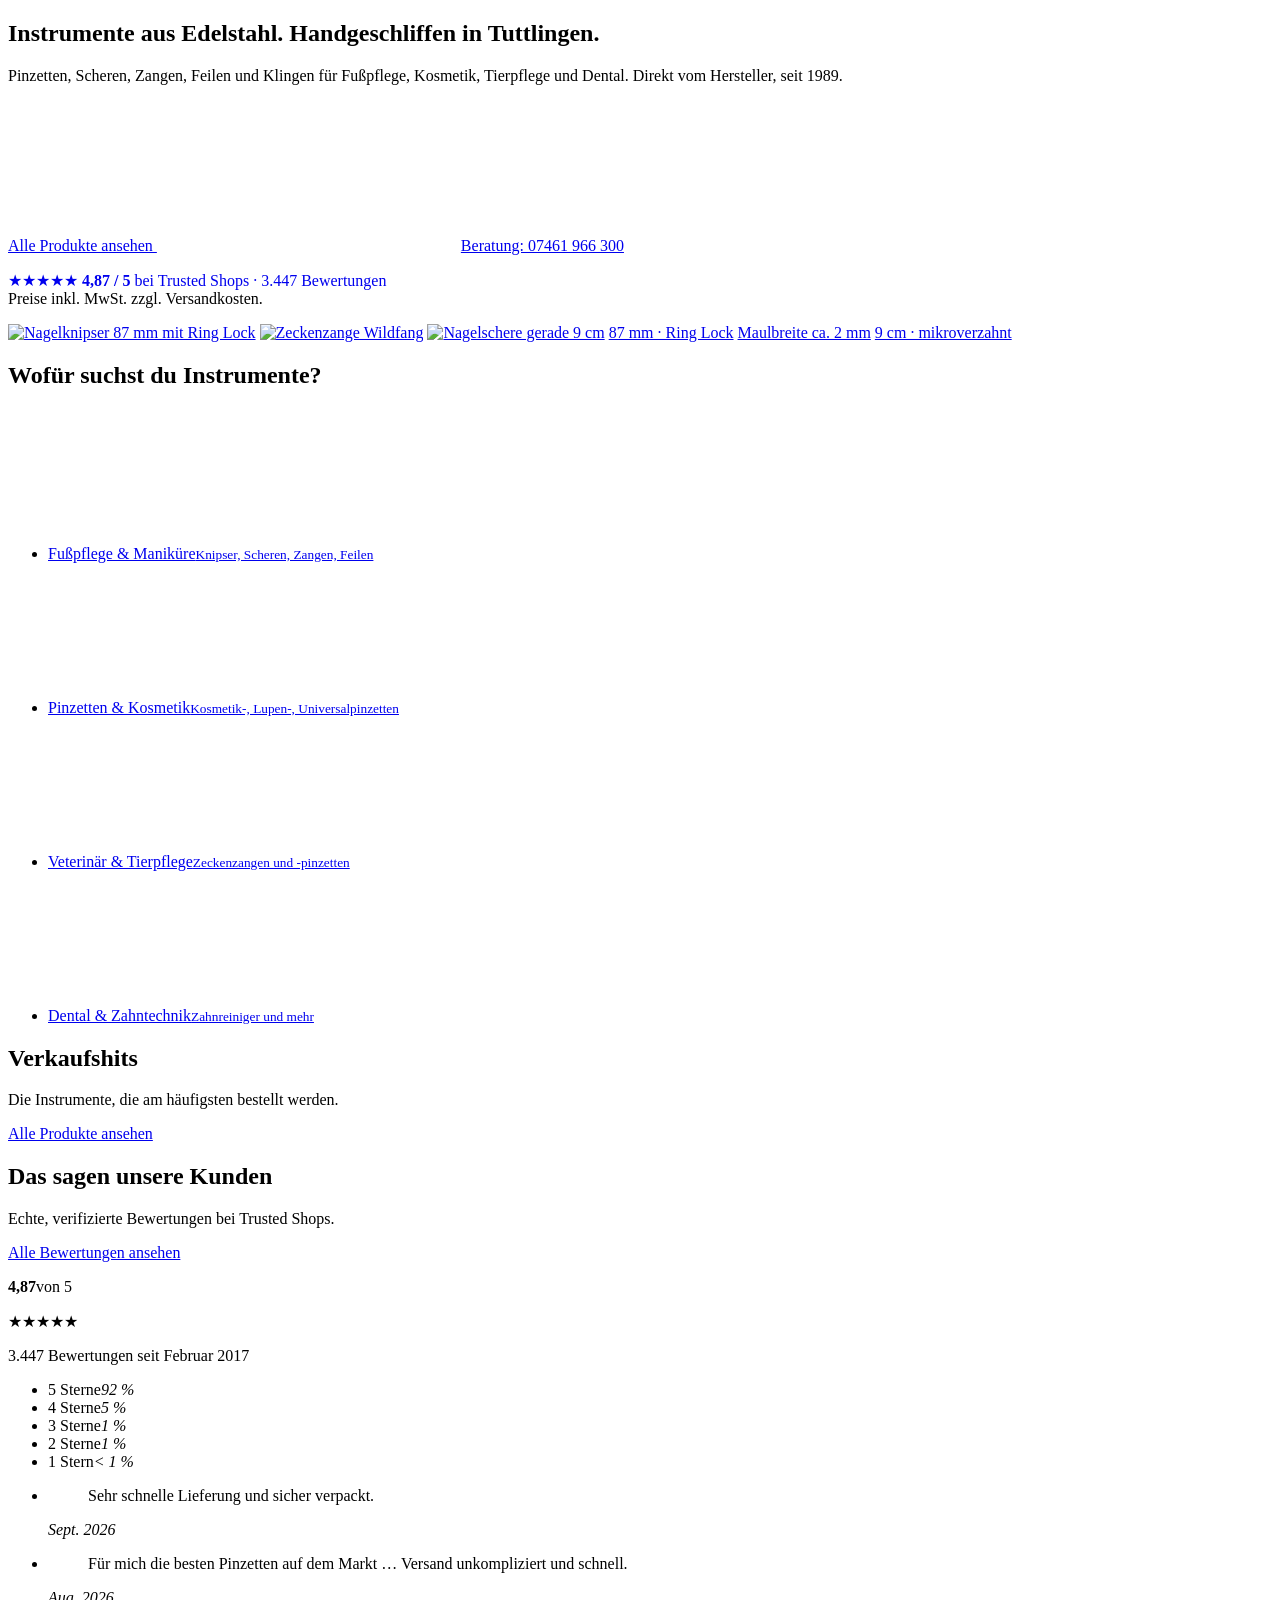
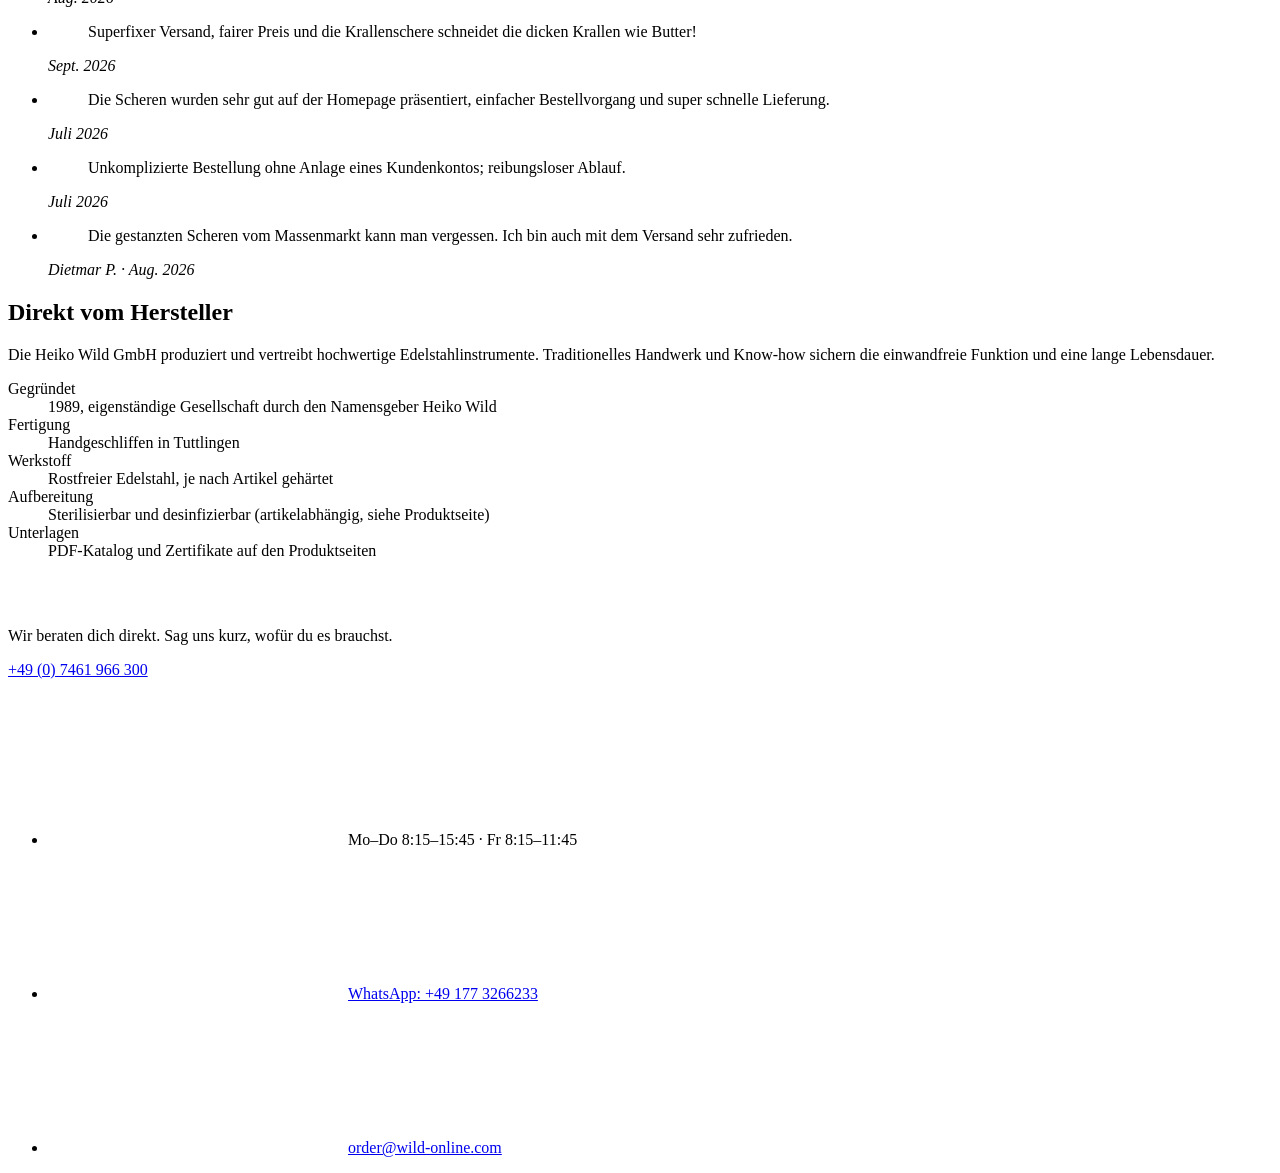
==== index.html @ 6923fe2f "Add files via upload" ====
<!doctype html>
<html lang="de">
<head>
<meta charset="utf-8">
<meta name="viewport" content="width=device-width, initial-scale=1">
<title>Heiko Wild – Edelstahl-Instrumente aus Tuttlingen</title>
<meta name="description" content="Pinzetten, Scheren, Zangen, Feilen und Klingen aus rostfreiem Edelstahl – handgeschliffen in Tuttlingen, direkt vom Hersteller seit 1989.">
<link rel="stylesheet" href="css/styles.css">
</head>
<body>
<main id="main">
  <section class="hero">
    <div class="wrap">
      <div>
        <h1>Instrumente aus Edelstahl. Handgeschliffen in Tuttlingen.</h1>
        <p class="sub">Pinzetten, Scheren, Zangen, Feilen und Klingen für Fußpflege, Kosmetik, Tierpflege und Dental. Direkt vom Hersteller, seit 1989.</p>
        <div class="cta">
          <a class="btn" href="kollektion.html">Alle Produkte ansehen <script>document.write(`<svg class="ico" aria-hidden="true"><use href="#i-arrow"/></svg>`)</script></a>
          <a class="btn line" href="tel:+497461966300">Beratung: 07461 966 300</a>
        </div>
        <p class="note"><a href="#bewertungen" style="text-decoration:none"><span class="stars" aria-hidden="true">★★★★★</span> <b>4,87 / 5</b> bei Trusted Shops · 3.447 Bewertungen</a><br>Preise inkl. MwSt. zzgl. Versandkosten.</p>
      </div>
      <div class="plate" aria-label="Auswahl aus dem Sortiment: Nagelknipser, Zeckenzange, Nagelschere">
                <a class="pl p1" href="produkt.html?id=2820" aria-label="Nagelknipser 87 mm mit Ring Lock ansehen"><img src="https://heikowild.de/2820-large_default/nagelknipser-ringlock-87mm.jpg" alt="Nagelknipser 87 mm mit Ring Lock"></a>
        <a class="pl p2" href="produkt.html?id=886" aria-label="Zeckenzange Wildfang ansehen"><img src="https://heikowild.de/886-large_default/zeckenzange-edelstahl-2-mm-wildfang-steriliserbar.jpg" alt="Zeckenzange Wildfang"></a>
        <a class="pl p3" href="produkt.html?id=1160" aria-label="Nagelschere gerade 9 cm ansehen"><img src="https://heikowild.de/1160-large_default/nagelschere-gerade-9-cm-mikroverzahnt-edelstahl.jpg" alt="Nagelschere gerade 9 cm"></a>
        <a class="call c1" href="produkt.html?id=2820"><i></i><span>87 mm · Ring Lock</span></a>
        <a class="call c2" href="produkt.html?id=886"><i></i><span>Maulbreite ca. 2 mm</span></a>
        <a class="call c3" href="produkt.html?id=1160"><i></i><span>9 cm · mikroverzahnt</span></a>
      </div>
    </div>
  </section>

  <section class="pick" aria-labelledby="pk"><div class="wrap">
    <h2 id="pk">Wofür suchst du Instrumente?</h2>
    <ul>
      <li><a href="kollektion.html?cat=mani">Fußpflege &amp; Maniküre<small>Knipser, Scheren, Zangen, Feilen</small><svg class="ico" aria-hidden="true"><use href="#i-arrow"/></svg></a></li>
      <li><a href="kollektion.html?cat=pinz">Pinzetten &amp; Kosmetik<small>Kosmetik-, Lupen-, Universalpinzetten</small><svg class="ico" aria-hidden="true"><use href="#i-arrow"/></svg></a></li>
      <li><a href="kollektion.html?cat=vet">Veterinär &amp; Tierpflege<small>Zeckenzangen und -pinzetten</small><svg class="ico" aria-hidden="true"><use href="#i-arrow"/></svg></a></li>
      <li><a href="kollektion.html?cat=dent">Dental &amp; Zahntechnik<small>Zahnreiniger und mehr</small><svg class="ico" aria-hidden="true"><use href="#i-arrow"/></svg></a></li>
    </ul>
  </div></section>

  <section class="s"><div class="wrap">
    <div class="sh"><div><h2>Verkaufshits</h2><p>Die Instrumente, die am häufigsten bestellt werden.</p></div><a class="link" href="kollektion.html">Alle Produkte ansehen</a></div>
    <div class="pg" id="hits"></div>
  </div></section>

  <section class="s" id="bewertungen"><div class="wrap">
    <div class="sh"><div><h2>Das sagen unsere Kunden</h2><p>Echte, verifizierte Bewertungen bei Trusted Shops.</p></div><a class="link" href="https://www.trustedshops.de/bewertung/info_X818C99E95631150930B21C541E199372.html" target="_blank" rel="noopener">Alle Bewertungen ansehen</a></div>
    <div class="rev">
      <div class="rsum">
        <p class="score"><b>4,87</b><span>von 5</span></p>
        <p class="stars" aria-hidden="true">★★★★★</p>
        <p class="rn">3.447 Bewertungen seit Februar 2017</p>
        <ul class="dist" aria-label="Verteilung der Bewertungen">
          <li><span>5 Sterne</span><i style="--w:92%"></i><em>92 %</em></li>
          <li><span>4 Sterne</span><i style="--w:5%"></i><em>5 %</em></li>
          <li><span>3 Sterne</span><i style="--w:1%"></i><em>1 %</em></li>
          <li><span>2 Sterne</span><i style="--w:1%"></i><em>1 %</em></li>
          <li><span>1 Stern</span><i style="--w:.5%"></i><em>&lt; 1 %</em></li>
        </ul>
      </div>
      <ul class="quotes">
        <li><blockquote>Sehr schnelle Lieferung und sicher verpackt.</blockquote><cite>Sept. 2026</cite></li>
        <li><blockquote>Für mich die besten Pinzetten auf dem Markt … Versand unkompliziert und schnell.</blockquote><cite>Aug. 2026</cite></li>
        <li><blockquote>Superfixer Versand, fairer Preis und die Krallenschere schneidet die dicken Krallen wie Butter!</blockquote><cite>Sept. 2026</cite></li>
        <li><blockquote>Die Scheren wurden sehr gut auf der Homepage präsentiert, einfacher Bestellvorgang und super schnelle Lieferung.</blockquote><cite>Juli 2026</cite></li>
        <li><blockquote>Unkomplizierte Bestellung ohne Anlage eines Kundenkontos; reibungsloser Ablauf.</blockquote><cite>Juli 2026</cite></li>
        <li><blockquote>Die gestanzten Scheren vom Massenmarkt kann man vergessen. Ich bin auch mit dem Versand sehr zufrieden.</blockquote><cite>Dietmar P. · Aug. 2026</cite></li>
      </ul>
    </div>
  </div></section>

  <section class="s" style="background:var(--steel-50);border-block:1px solid var(--steel-200)"><div class="wrap facts">
    <div><h2>Direkt vom Hersteller</h2><p class="lead">Die Heiko Wild GmbH produziert und vertreibt hochwertige Edelstahlinstrumente. Traditionelles Handwerk und Know-how sichern die einwandfreie Funktion und eine lange Lebensdauer.</p></div>
    <dl>
      <div><dt>Gegründet</dt><dd>1989, eigenständige Gesellschaft durch den Namensgeber Heiko Wild</dd></div>
      <div><dt>Fertigung</dt><dd>Handgeschliffen in Tuttlingen</dd></div>
      <div><dt>Werkstoff</dt><dd>Rostfreier Edelstahl, je nach Artikel gehärtet</dd></div>
      <div><dt>Aufbereitung</dt><dd>Sterilisierbar und desinfizierbar (artikelabhängig, siehe Produktseite)</dd></div>
      <div><dt>Unterlagen</dt><dd>PDF-Katalog und Zertifikate auf den Produktseiten</dd></div>
    </dl>
  </div></section>

  <section class="band"><div class="wrap">
    <div><h2 style="color:#fff">Nicht sicher, welches Instrument passt?</h2><p>Wir beraten dich direkt. Sag uns kurz, wofür du es brauchst.</p></div>
    <div><a class="ph" href="tel:+497461966300">+49 (0) 7461 966 300</a>
      <ul><li><svg class="ico" aria-hidden="true"><use href="#i-clock"/></svg>Mo–Do 8:15–15:45 · Fr 8:15–11:45</li>
      <li><svg class="ico" aria-hidden="true"><use href="#i-chat"/></svg><a href="https://wa.me/491773266233">WhatsApp: +49 177 3266233</a></li>
      <li><svg class="ico" aria-hidden="true"><use href="#i-mail"/></svg><a href="mailto:order@wild-online.com">order@wild-online.com</a></li></ul></div>
  </div></section>
</main>
<script src="js/data.js"></script>
<script src="js/app.js"></script>
<script>
  APP.mount('home');
  document.getElementById('hits').innerHTML = HW.hits().slice(0, 8).map((p, i) => APP.card(p, i)).join('');
  window.reveal();
</script>
</body>
</html>
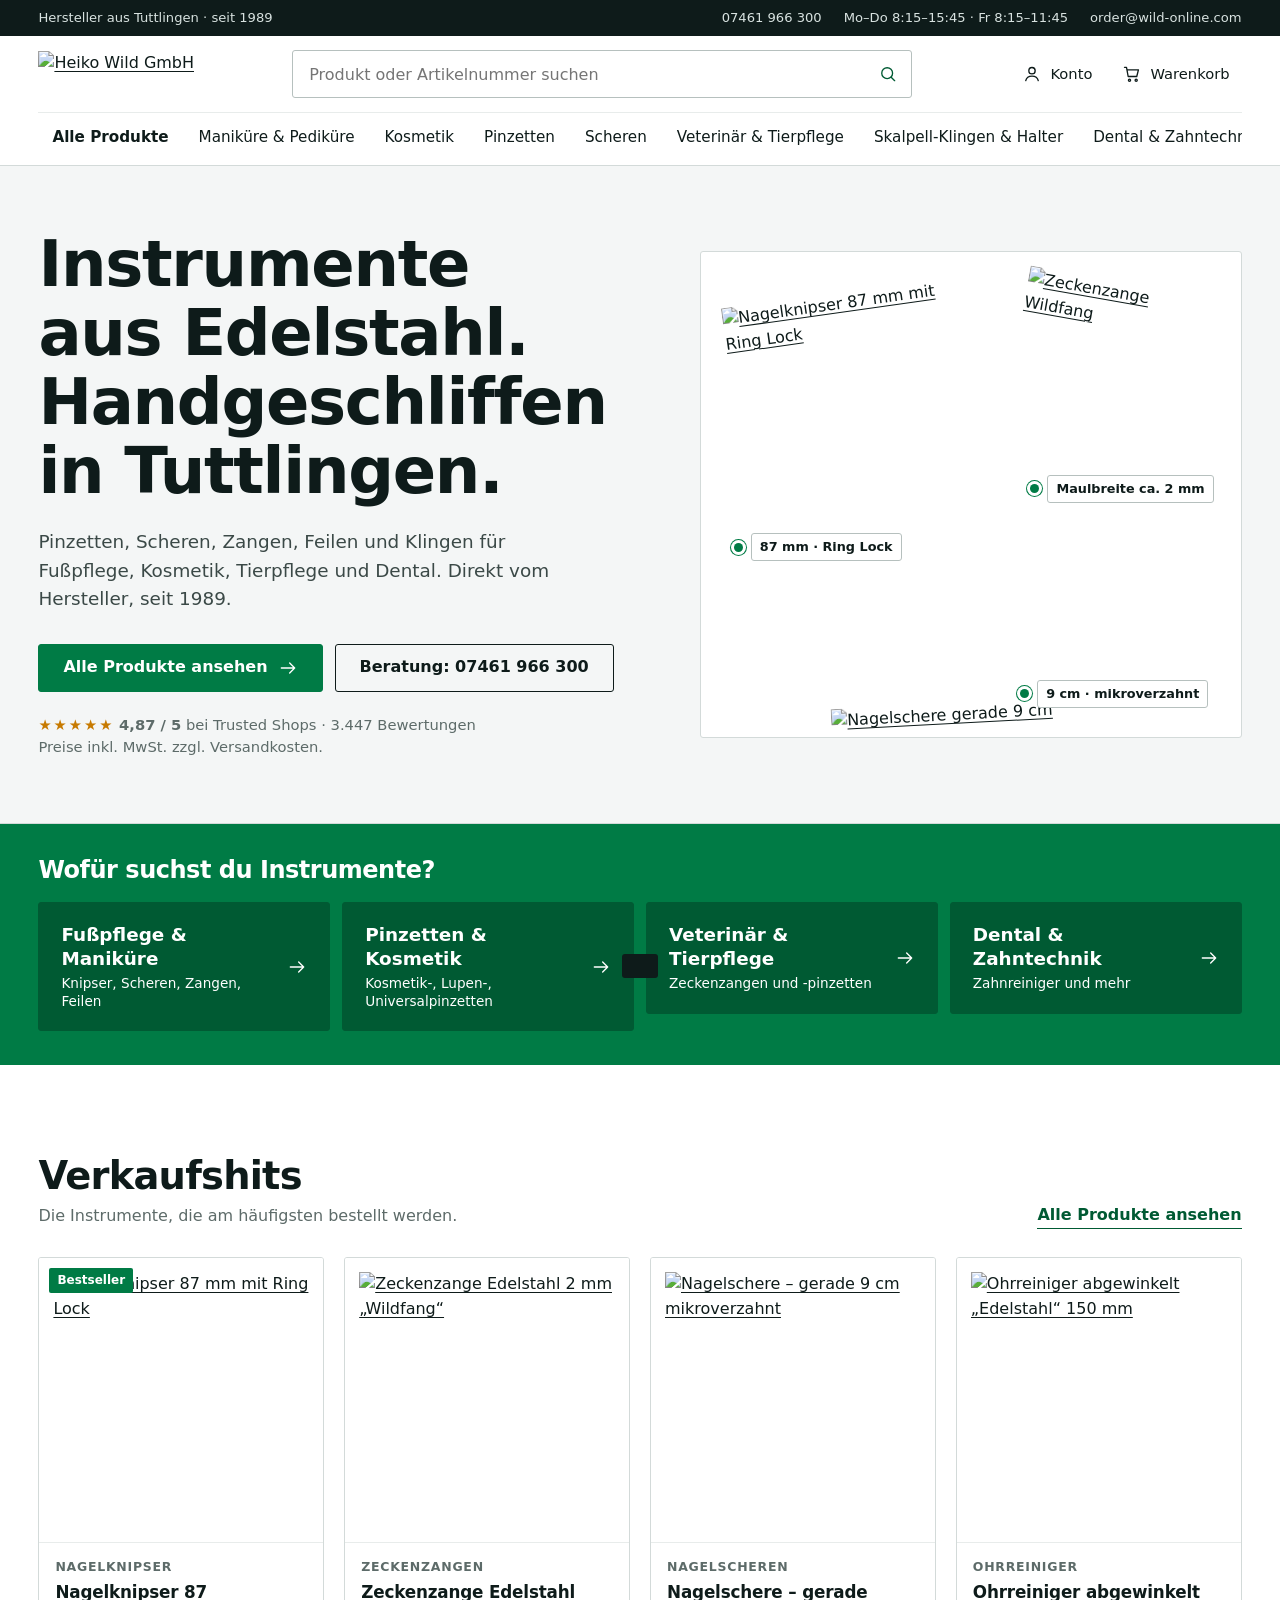
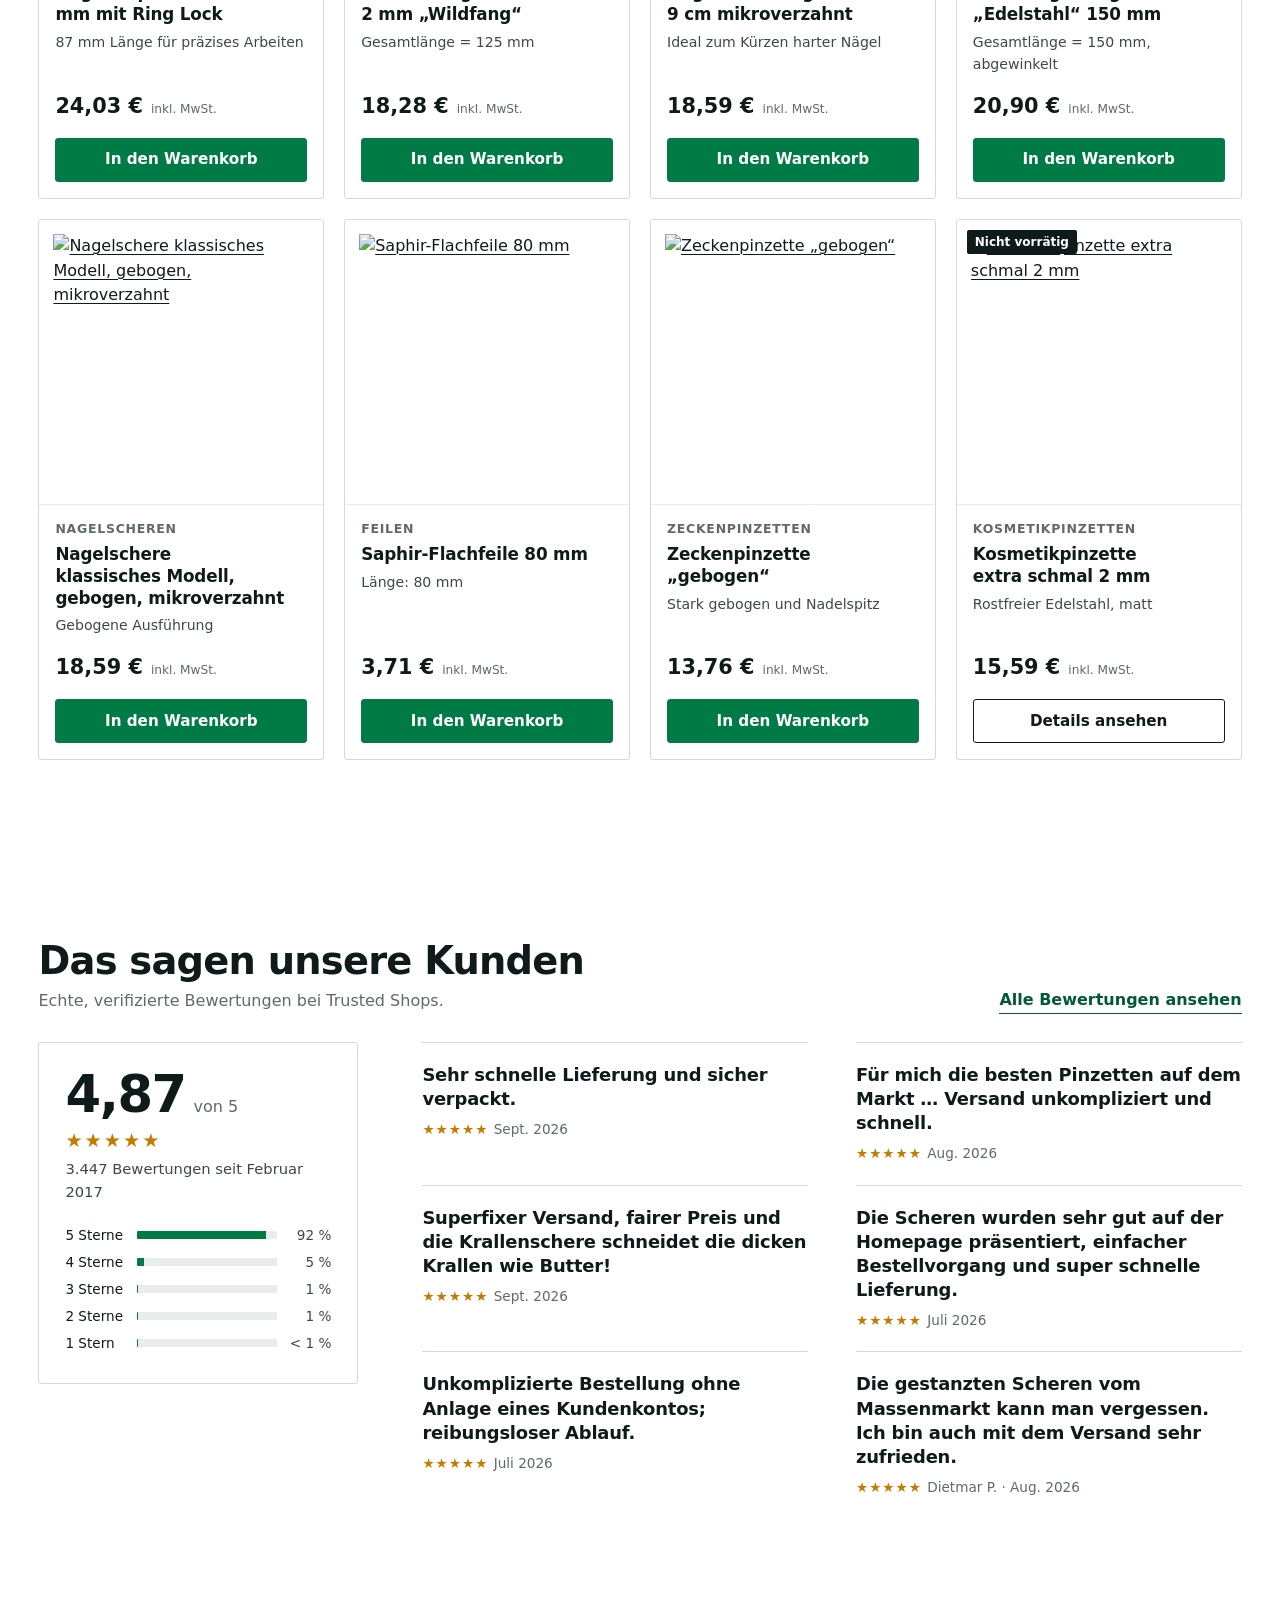
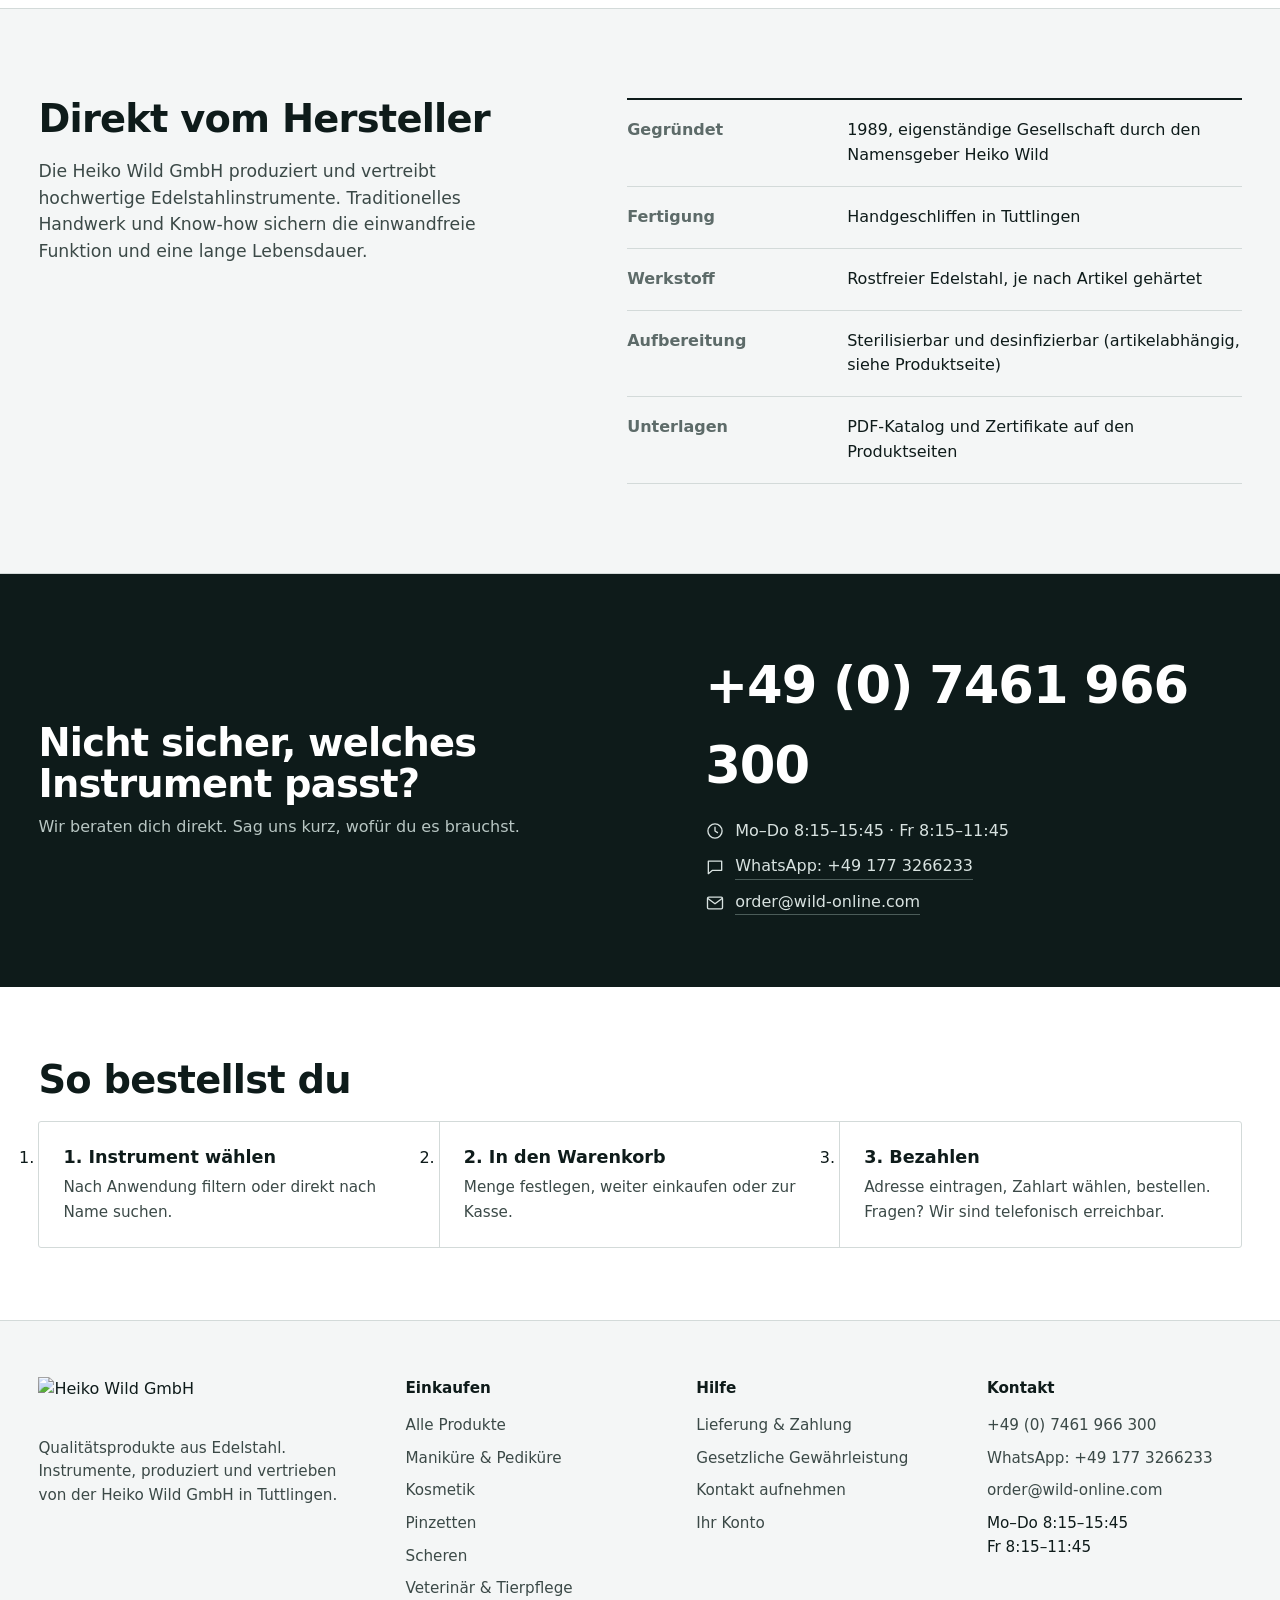
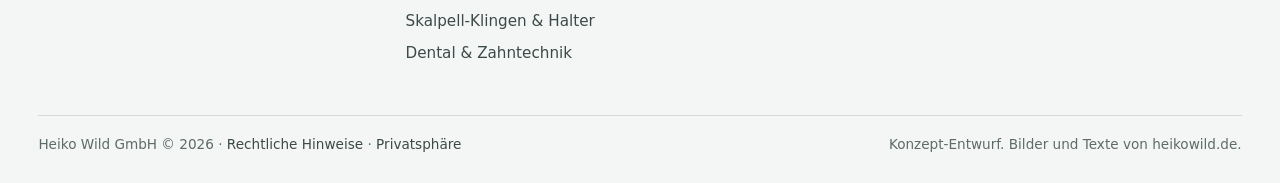
==== commit 51d0c25e: "Add files via upload" ====
--- a/index.html
+++ b/index.html
@@ -5,7 +5,7 @@
 <meta name="viewport" content="width=device-width, initial-scale=1">
 <title>Heiko Wild – Edelstahl-Instrumente aus Tuttlingen</title>
 <meta name="description" content="Pinzetten, Scheren, Zangen, Feilen und Klingen aus rostfreiem Edelstahl – handgeschliffen in Tuttlingen, direkt vom Hersteller seit 1989.">
-<link rel="stylesheet" href="css/styles.css">
+<link rel="stylesheet" href="styles.css">
 </head>
 <body>
 <main id="main">
@@ -91,8 +91,8 @@
       <li><svg class="ico" aria-hidden="true"><use href="#i-mail"/></svg><a href="mailto:order@wild-online.com">order@wild-online.com</a></li></ul></div>
   </div></section>
 </main>
-<script src="js/data.js"></script>
-<script src="js/app.js"></script>
+<script src="data.js"></script>
+<script src="app.js"></script>
 <script>
   APP.mount('home');
   document.getElementById('hits').innerHTML = HW.hits().slice(0, 8).map((p, i) => APP.card(p, i)).join('');
--- a/styles.css
+++ b/styles.css
@@ -0,0 +1,312 @@
+@import url('https://fonts.googleapis.com/css2?family=Archivo:wdth,wght@75..100,500..800&family=Public+Sans:wght@400;500;600&display=swap');
+
+:root{
+  --ink:#0e1b1a; --ink-2:#3b4947; --ink-3:#5d6b69;
+  --steel-50:#f4f6f6; --steel-100:#e8eceb; --steel-200:#d3dad9; --steel-300:#b6c0be;
+  --green:#007b45; --green-dk:#005a33; --green-50:#e7f2ec; --green-100:#cfe6d9;
+  --paper:#fff; --alert:#a8321a;
+  --display:'Archivo',system-ui,sans-serif; --text:'Public Sans',system-ui,sans-serif;
+  --r:3px; --out:cubic-bezier(.16,1,.3,1);
+  --gut:clamp(16px,3vw,40px); --max:1320px;
+}
+*{box-sizing:border-box;margin:0;padding:0}
+html{scroll-behavior:smooth}
+body{font-family:var(--text);font-size:16px;line-height:1.55;color:var(--ink);background:var(--paper);-webkit-font-smoothing:antialiased;font-variant-numeric:tabular-nums}
+img{display:block;max-width:100%}
+a{color:inherit;text-decoration-thickness:1px;text-underline-offset:3px}
+button,input,select{font:inherit;color:inherit}
+button{cursor:pointer;background:none;border:0}
+ul{list-style:none}
+::selection{background:var(--green);color:#fff}
+:focus-visible{outline:2px solid var(--green);outline-offset:2px}
+.wrap{max-width:var(--max);margin:0 auto;padding:0 var(--gut)}
+.sr{position:absolute;width:1px;height:1px;overflow:hidden;clip:rect(0 0 0 0);white-space:nowrap}
+.ico{width:20px;height:20px;fill:none;stroke:currentColor;stroke-width:1.6;stroke-linecap:round;stroke-linejoin:round;flex:none}
+h1,h2,h3{font-family:var(--display);font-weight:700;letter-spacing:-.02em;line-height:1.08;text-wrap:balance}
+h1{font-size:clamp(2.4rem,5vw,4.4rem);font-stretch:90%}
+h2{font-size:clamp(1.7rem,3vw,2.5rem)}
+h3{font-size:1.05rem;letter-spacing:-.01em;line-height:1.3}
+::-webkit-scrollbar{width:10px;height:10px}::-webkit-scrollbar-thumb{background:var(--steel-300);border:2px solid var(--paper);border-radius:6px}
+
+/* buttons */
+.btn{display:inline-flex;align-items:center;justify-content:center;gap:10px;min-height:48px;padding:0 24px;border-radius:var(--r);font-family:var(--display);font-weight:600;font-size:1rem;letter-spacing:0;background:var(--green);color:#fff;text-decoration:none;transition:background .2s,transform .2s var(--out),box-shadow .2s;border:1px solid var(--green)}
+.btn:hover{background:var(--green-dk);border-color:var(--green-dk)}
+.btn:active{transform:translateY(1px)}
+.btn.line{background:transparent;color:var(--ink);border-color:var(--ink)}
+.btn.line:hover{background:var(--ink);color:#fff}
+.btn.white{background:#fff;color:var(--green-dk);border-color:#fff}.btn.white:hover{background:var(--ink);color:#fff;border-color:var(--ink)}
+.btn.block{width:100%}
+.btn[disabled]{background:var(--steel-100);border-color:var(--steel-100);color:var(--ink-3);cursor:not-allowed}
+.link{font-weight:600;color:var(--green-dk);text-decoration:none;display:inline-flex;gap:6px;align-items:center;border-bottom:1px solid currentColor}
+.link:hover{color:var(--ink)}
+
+/* header */
+.util{background:var(--ink);color:#d8e2e0;font-size:.82rem}
+.util .wrap{display:flex;justify-content:space-between;gap:16px;min-height:36px;align-items:center}
+.util a{text-decoration:none}.util a:hover{color:#fff;text-decoration:underline}
+.util .r{display:flex;gap:22px}
+header.site{position:sticky;top:0;z-index:60;background:var(--paper);border-bottom:1px solid var(--steel-200)}
+.top{display:grid;grid-template-columns:auto 1fr auto;gap:28px;align-items:center;min-height:76px}
+.brand img{height:46px;width:auto}
+.search{position:relative;max-width:620px;width:100%;justify-self:center}
+.search input{width:100%;height:48px;border:1px solid var(--steel-300);border-radius:var(--r);padding:0 52px 0 16px;background:#fff}
+.search input:focus{outline:0;border-color:var(--green);box-shadow:0 0 0 3px var(--green-50)}
+.search button{position:absolute;right:0;top:0;width:48px;height:48px;display:grid;place-items:center;color:var(--green-dk)}
+.tools{display:flex;gap:6px}
+.tool{display:flex;align-items:center;gap:8px;min-height:48px;padding:0 12px;border-radius:var(--r);text-decoration:none;font-weight:500;font-size:.92rem;position:relative}
+.tool:hover{background:var(--steel-100)}
+.tool b{position:absolute;top:5px;left:26px;min-width:18px;height:18px;border-radius:9px;background:var(--green);color:#fff;font-size:.7rem;display:grid;place-items:center;padding:0 4px;font-weight:600}
+nav.main{border-top:1px solid var(--steel-100)}
+nav.main ul{display:flex;gap:2px;overflow-x:auto;scrollbar-width:none}
+nav.main a{display:block;white-space:nowrap;padding:13px 14px;font-weight:500;font-size:.95rem;text-decoration:none;border-bottom:2px solid transparent}
+nav.main a:hover{border-color:var(--steel-300)}
+nav.main a[aria-current]{border-color:var(--green);color:var(--green-dk);font-weight:600}
+nav.main li:first-child a{font-weight:600}
+
+/* hero */
+.hero{background:var(--steel-50);border-bottom:1px solid var(--steel-200);overflow:hidden}
+.hero .wrap{display:grid;grid-template-columns:minmax(0,1.05fr) minmax(0,.95fr);gap:clamp(24px,5vw,72px);align-items:center;padding-top:clamp(36px,5vw,72px);padding-bottom:clamp(36px,5vw,72px)}
+.hero h1{max-width:13ch}
+.hero .sub{font-size:1.15rem;color:var(--ink-2);max-width:46ch;margin:22px 0 30px}
+.hero .cta{display:flex;gap:12px;flex-wrap:wrap}
+.hero .note{margin-top:22px;font-size:.92rem;color:var(--ink-3)}
+.plate{position:relative;aspect-ratio:1/.9;background:#fff;border:1px solid var(--steel-200);border-radius:var(--r)}
+.plate .pl{position:absolute;display:block;transition:transform .4s var(--out)}.plate .pl img{width:100%;height:auto}.plate .pl:hover{filter:drop-shadow(0 8px 10px rgba(14,27,26,.25))}
+.plate .p1{width:46%;left:4%;top:8%;transform:rotate(-8deg)}.plate .p1:hover{transform:rotate(-8deg) scale(1.04)}
+.plate .p2{width:34%;right:6%;top:6%;transform:rotate(10deg)}.plate .p2:hover{transform:rotate(10deg) scale(1.04)}
+.plate .p3{width:52%;left:24%;bottom:2%;transform:rotate(-3deg)}.plate .p3:hover{transform:rotate(-3deg) scale(1.04)}
+.call{position:absolute;display:flex;align-items:center;gap:8px;font-size:.8rem;font-weight:600;font-family:var(--display);white-space:nowrap;opacity:0;transform:translateX(-8px);animation:callin .7s var(--out) forwards;animation-delay:var(--dl,.6s)}
+.call{color:var(--ink);text-decoration:none}.call:hover span{background:var(--ink);color:#fff;border-color:var(--ink)}.call span{transition:background .2s,color .2s}
+.call i{width:9px;height:9px;border-radius:50%;background:var(--green);box-shadow:0 0 0 3px #fff,0 0 0 4px var(--green)}
+.call span{background:#fff;border:1px solid var(--steel-300);padding:3px 8px;border-radius:var(--r)}
+@keyframes callin{to{opacity:1;transform:none}}
+.call.c1{left:6%;top:58%;--dl:.7s}.call.c2{right:5%;top:46%;--dl:1s}.call.c3{right:6%;bottom:6%;--dl:1.3s}
+
+/* category chooser */
+.pick{background:var(--green);color:#fff}
+.pick .wrap{padding-top:34px;padding-bottom:34px}
+.pick h2{font-size:1.5rem;margin-bottom:18px;color:#fff}
+.pick ul{display:grid;grid-template-columns:repeat(4,1fr);gap:12px}
+.pick a{display:grid;grid-template-columns:1fr auto;align-items:center;column-gap:12px;padding:20px 22px;background:var(--green-dk);border:1px solid var(--green-dk);border-radius:var(--r);text-decoration:none;font-family:var(--display);font-weight:600;font-size:1.15rem;line-height:1.3;transition:background .25s,color .25s,transform .3s var(--out)}
+.pick a small{grid-column:1;display:block;font-family:var(--text);font-weight:400;font-size:.85rem;margin-top:4px}
+.pick a:hover{background:#fff;color:var(--green-dk);transform:translateY(-3px)}
+.pick a .ico{grid-column:2;grid-row:1/3}
+.pick a:hover .ico{transform:translateX(4px)}.pick .ico{transition:transform .25s var(--out)}
+
+/* sections */
+section.s{padding:clamp(48px,7vw,96px) 0}
+.sh{display:flex;justify-content:space-between;align-items:end;gap:20px;margin-bottom:28px;flex-wrap:wrap}
+.sh p{color:var(--ink-3);margin-top:8px;max-width:56ch}
+
+/* product grid + card */
+.pg{display:grid;grid-template-columns:repeat(4,1fr);gap:20px}
+.pg.three{grid-template-columns:repeat(3,1fr)}
+.pc{display:flex;flex-direction:column;background:#fff;border:1px solid var(--steel-200);border-radius:var(--r);transition:border-color .2s,box-shadow .3s var(--out);overflow:hidden}
+.pc:hover{border-color:var(--ink);box-shadow:0 10px 24px -14px rgba(14,27,26,.35)}
+.pc .im{position:relative;display:block;aspect-ratio:1;background:#fff;border-bottom:1px solid var(--steel-100)}
+.pc .im img{width:100%;height:100%;object-fit:contain;padding:14px;transition:transform .6s var(--out)}
+.pc:hover .im img{transform:scale(1.05)}
+.pc .st{position:absolute;top:10px;left:10px;font-size:.75rem;font-weight:600;padding:3px 8px;border-radius:2px;background:var(--ink);color:#fff}
+.pc .st.g{background:var(--green)}
+.pc .bd{display:flex;flex-direction:column;gap:6px;padding:14px 16px 16px;flex:1}
+.pc .ty{font-size:.78rem;color:var(--ink-3);text-transform:uppercase;letter-spacing:.06em;font-weight:600}
+.pc h3 a{text-decoration:none}.pc h3 a:hover{text-decoration:underline}
+.pc .sp{font-size:.88rem;color:var(--ink-2)}
+.pc .pr{margin-top:auto;padding-top:8px;display:flex;align-items:baseline;gap:8px;flex-wrap:wrap}
+.pc .pr b{font-family:var(--display);font-size:1.3rem;font-weight:700}
+.pc .pr small{font-size:.76rem;color:var(--ink-3)}
+.pc .btn{min-height:44px;margin-top:10px;font-size:.95rem}
+
+/* facts */
+.facts{display:grid;grid-template-columns:1fr 1.2fr;gap:clamp(24px,6vw,96px);align-items:start}
+.facts dl{border-top:2px solid var(--ink)}
+.facts dl div{display:grid;grid-template-columns:200px 1fr;gap:20px;padding:18px 0;border-bottom:1px solid var(--steel-200)}
+.facts dt{font-family:var(--display);font-weight:600;color:var(--ink-3)}
+.facts dd{font-weight:500}
+.facts p.lead{margin-top:18px;color:var(--ink-2);font-size:1.08rem;max-width:44ch}
+
+/* contact band */
+.band{background:var(--ink);color:#fff}
+.band .wrap{display:grid;grid-template-columns:1.1fr 1fr;gap:clamp(24px,6vw,80px);padding-top:clamp(40px,6vw,72px);padding-bottom:clamp(40px,6vw,72px);align-items:center}
+.band p{color:#b8c6c3;margin-top:10px}
+.band .ph{font-family:var(--display);font-weight:700;font-size:clamp(2rem,4vw,3.2rem);letter-spacing:-.02em;display:block;color:#fff;text-decoration:none}
+.band .ph:hover{color:var(--green-100)}
+.band ul{display:grid;gap:10px;margin-top:14px;color:#d8e2e0}
+.band li{display:flex;gap:10px;align-items:center}.band li a{text-decoration:none;border-bottom:1px solid #4b5c59}.band li a:hover{color:#fff}
+
+/* steps */
+.steps{display:grid;grid-template-columns:repeat(3,1fr);gap:0;border:1px solid var(--steel-200);border-radius:var(--r)}
+.steps li{padding:22px 24px;border-right:1px solid var(--steel-200)}.steps li:last-child{border:0}
+.steps b{font-family:var(--display);font-size:1.1rem;display:block;margin-bottom:4px}
+.steps span{color:var(--ink-2);font-size:.95rem}
+
+/* footer */
+footer.site{background:var(--steel-50);border-top:1px solid var(--steel-200);margin-top:0}
+footer .cols{display:grid;grid-template-columns:1.3fr 1fr 1fr 1fr;gap:36px;padding:56px 0 40px}
+footer h4{font-family:var(--display);font-size:.95rem;margin-bottom:14px}
+footer li{margin:9px 0;font-size:.95rem}
+footer a{text-decoration:none;color:var(--ink-2)}footer a:hover{color:var(--green-dk);text-decoration:underline}
+footer .brandcol img{height:46px;margin-bottom:14px}
+footer .brandcol p{color:var(--ink-2);font-size:.95rem;max-width:34ch}
+footer .legal{border-top:1px solid var(--steel-200);padding:18px 0 28px;display:flex;justify-content:space-between;gap:16px;flex-wrap:wrap;font-size:.85rem;color:var(--ink-3)}
+footer .legal span.demo{color:var(--ink-3)}
+
+/* breadcrumbs / page head */
+.crumbs{font-size:.88rem;color:var(--ink-3);padding:16px 0}
+.crumbs a{text-decoration:none}.crumbs a:hover{text-decoration:underline}.crumbs span{margin:0 8px;color:var(--steel-300)}
+.pagehead{padding:8px 0 24px;border-bottom:1px solid var(--steel-200)}
+.pagehead p{color:var(--ink-3);margin-top:8px;max-width:60ch}
+
+/* collection */
+.col-layout{display:grid;grid-template-columns:260px 1fr;gap:clamp(20px,3vw,44px);padding:24px 0 80px;align-items:start}
+.filters{position:sticky;top:132px;max-height:calc(100vh - 150px);overflow:auto;padding-right:6px}
+.fg{border-bottom:1px solid var(--steel-200);padding:16px 0}
+.fg:first-child{padding-top:0}
+.fg h3{font-size:.95rem;margin-bottom:10px;display:flex;justify-content:space-between}
+.fg label{display:flex;align-items:center;gap:10px;padding:6px 0;font-size:.95rem;cursor:pointer}
+.fg label span.n{margin-left:auto;color:var(--ink-3);font-size:.85rem}
+.fg input[type=checkbox],.fg input[type=radio]{appearance:none;width:18px;height:18px;border:1.5px solid var(--ink-3);border-radius:2px;display:grid;place-content:center;flex:none;background:#fff;cursor:pointer}
+.fg input[type=radio]{border-radius:50%}
+.fg input:checked{background:var(--green);border-color:var(--green)}
+.fg input[type=checkbox]:checked::after{content:"";width:9px;height:5px;border-left:2px solid #fff;border-bottom:2px solid #fff;transform:rotate(-45deg) translate(1px,-1px)}
+.fg input[type=radio]:checked::after{content:"";width:6px;height:6px;border-radius:50%;background:#fff}
+.price-in{display:grid;grid-template-columns:1fr auto 1fr;gap:8px;align-items:center}
+.price-in input{width:100%;height:42px;border:1px solid var(--steel-300);border-radius:var(--r);padding:0 10px}
+.toolbar{display:flex;justify-content:space-between;align-items:center;gap:12px;flex-wrap:wrap;margin-bottom:14px}
+.toolbar .cnt{font-weight:600}
+.toolbar select{height:44px;border:1px solid var(--steel-300);border-radius:var(--r);padding:0 12px;background:#fff}
+.fbtn{display:none}
+.chips{display:flex;gap:8px;flex-wrap:wrap;margin-bottom:16px;min-height:0}
+.chip{display:inline-flex;align-items:center;gap:8px;padding:6px 10px 6px 12px;background:var(--green-50);border:1px solid var(--green-100);border-radius:var(--r);font-size:.88rem;font-weight:500}
+.chip button{display:grid;place-items:center;width:20px;height:20px;border-radius:2px}.chip button:hover{background:var(--green-100)}
+.chip.clear{background:transparent;border-color:transparent;text-decoration:underline;cursor:pointer;padding-left:4px}
+.empty{padding:56px 24px;border:1px dashed var(--steel-300);border-radius:var(--r);text-align:center;color:var(--ink-2)}
+.empty p{margin:8px 0 18px}
+.fdrawer-h,.fdrawer-f{display:none}
+
+/* product page */
+.pdp{display:grid;grid-template-columns:minmax(0,1.1fr) minmax(0,1fr);gap:clamp(24px,5vw,72px);padding:8px 0 64px;align-items:start}
+.gal{position:sticky;top:140px}
+.zoom{position:relative;aspect-ratio:1;background:#fff;border:1px solid var(--steel-200);border-radius:var(--r);overflow:hidden;cursor:zoom-in}
+.zoom img{width:100%;height:100%;object-fit:contain;padding:28px;transition:transform .3s var(--out)}
+.zoom.on img{transform:scale(2);transition:none}
+.gal .cap{display:flex;justify-content:space-between;font-size:.85rem;color:var(--ink-3);margin-top:10px}
+.buy .ty{font-size:.82rem;text-transform:uppercase;letter-spacing:.06em;font-weight:600;color:var(--green-dk);text-decoration:none}
+.buy h1{font-size:clamp(1.7rem,3vw,2.5rem);font-stretch:100%;margin:8px 0 14px}
+.buy .blurb{color:var(--ink-2);max-width:56ch}
+.price-box{display:flex;align-items:baseline;gap:12px;flex-wrap:wrap;margin:22px 0 4px;padding-top:20px;border-top:1px solid var(--steel-200)}
+.price-box b{font-family:var(--display);font-size:2.4rem;font-weight:700;letter-spacing:-.02em}
+.price-box small{color:var(--ink-3)}
+.avail{display:inline-flex;align-items:center;gap:8px;font-weight:600;font-size:.95rem;margin:6px 0 20px}
+.avail i{width:10px;height:10px;border-radius:50%;background:var(--green)}
+.avail.no{color:var(--alert)}.avail.no i{background:var(--alert)}
+.buyrow{display:flex;gap:12px;align-items:stretch}
+.qty{display:flex;border:1px solid var(--steel-300);border-radius:var(--r);height:56px}
+.qty button{width:46px;font-size:1.3rem}.qty button:hover{background:var(--steel-100)}
+.qty input{width:48px;text-align:center;border:0;font-weight:600;background:transparent;-moz-appearance:textfield}
+.qty input::-webkit-outer-spin-button,.qty input::-webkit-inner-spin-button{appearance:none}
+.buyrow .btn{flex:1;min-height:56px;font-size:1.08rem}
+.help{display:grid;gap:0;margin-top:24px;border:1px solid var(--steel-200);border-radius:var(--r)}
+.help div{display:flex;gap:14px;align-items:flex-start;padding:14px 16px;border-bottom:1px solid var(--steel-200);font-size:.93rem}
+.help div:last-child{border:0}
+.help .ico{color:var(--green-dk);margin-top:2px}
+.help b{display:block;font-family:var(--display)}
+.help a{color:var(--green-dk)}
+.spec{margin-top:36px}
+.spec h2{font-size:1.3rem;margin-bottom:12px}
+.spec ul li{display:flex;gap:12px;padding:11px 0;border-bottom:1px solid var(--steel-200)}
+.spec ul li .ico{color:var(--green);margin-top:2px}
+.spec .more{margin-top:16px;font-size:.92rem;color:var(--ink-3)}
+.stickybuy{display:none}
+
+/* cart */
+.scrim{position:fixed;inset:0;background:rgba(14,27,26,.5);opacity:0;pointer-events:none;transition:opacity .3s;z-index:90}
+.scrim.on{opacity:1;pointer-events:auto}
+.drawer{position:fixed;top:0;right:0;bottom:0;width:min(440px,100%);background:#fff;z-index:100;transform:translateX(100%);transition:transform .45s var(--out);display:flex;flex-direction:column;border-left:1px solid var(--steel-200)}
+.drawer.on{transform:none}
+.drawer header{display:flex;justify-content:space-between;align-items:center;padding:16px 20px;border-bottom:1px solid var(--steel-200)}
+.drawer header h2{font-size:1.2rem}
+.drawer .ls{flex:1;overflow:auto;padding:0 20px}
+.ln{display:grid;grid-template-columns:72px 1fr auto;gap:14px;padding:16px 0;border-bottom:1px solid var(--steel-100);animation:slidein .35s var(--out)}
+@keyframes slidein{from{opacity:0;transform:translateX(18px)}}
+.ln img{width:72px;height:72px;object-fit:contain;border:1px solid var(--steel-200);border-radius:var(--r);padding:4px}
+.ln h4{font-size:.92rem;font-weight:600;line-height:1.3}
+.ln .q{display:inline-flex;border:1px solid var(--steel-300);border-radius:var(--r);margin-top:8px}
+.ln .q button{width:30px;height:30px}.ln .q span{min-width:26px;text-align:center;line-height:30px;font-size:.9rem}
+.ln .rm{font-size:.82rem;color:var(--ink-3);text-decoration:underline;margin-top:6px;display:block}
+.drawer footer{padding:16px 20px;border-top:1px solid var(--steel-200)}
+.drawer .tt{display:flex;justify-content:space-between;font-family:var(--display);font-weight:700;font-size:1.25rem}
+.drawer footer small{display:block;color:var(--ink-3);margin:2px 0 14px}
+.drawer .emp{padding:56px 0;text-align:center;color:var(--ink-2)}
+.drawer .emp .btn{margin-top:16px}
+.toast{position:fixed;left:50%;bottom:22px;transform:translate(-50%,100px);background:var(--ink);color:#fff;padding:12px 18px;border-radius:var(--r);z-index:120;transition:transform .4s var(--out);font-size:.93rem}
+.toast.on{transform:translate(-50%,0)}
+
+/* motion: authored once = hero callouts; reveals are light */
+.rv{opacity:0;transform:translateY(14px);transition:opacity .7s var(--out),transform .7s var(--out);transition-delay:var(--d,0s)}
+.rv.in{opacity:1;transform:none}
+
+@media (max-width:1100px){
+  .pg,.pg.three{grid-template-columns:repeat(3,1fr)}
+  .pick ul{grid-template-columns:repeat(2,1fr)}
+  footer .cols{grid-template-columns:1fr 1fr}
+}
+@media (max-width:900px){
+  .hero .wrap,.facts,.band .wrap,.pdp{grid-template-columns:1fr}
+  .gal{position:static}
+  .plate{max-width:520px}
+  .steps{grid-template-columns:1fr}.steps li{border-right:0;border-bottom:1px solid var(--steel-200)}
+  .col-layout{grid-template-columns:1fr}
+  .fbtn{display:inline-flex}
+  .filters{position:fixed;inset:0 0 0 auto;width:min(380px,100%);background:#fff;z-index:100;transform:translateX(100%);transition:transform .4s var(--out);max-height:none;padding:0;display:flex;flex-direction:column}
+  .filters.on{transform:none}
+  .filters .fbody{flex:1;overflow:auto;padding:0 20px}
+  .fdrawer-h{display:flex;justify-content:space-between;align-items:center;padding:16px 20px;border-bottom:1px solid var(--steel-200)}
+  .fdrawer-h h2{font-size:1.2rem}
+  .fdrawer-f{display:block;padding:14px 20px;border-top:1px solid var(--steel-200)}
+  .stickybuy{display:flex;position:fixed;left:0;right:0;bottom:0;z-index:50;background:#fff;border-top:1px solid var(--steel-300);padding:10px var(--gut);gap:14px;align-items:center;transform:translateY(110%);transition:transform .35s var(--out)}
+  .stickybuy.on{transform:none}
+  .stickybuy b{font-family:var(--display);font-size:1.3rem}.stickybuy .btn{flex:1}
+}
+@media (max-width:640px){
+  .util .wrap>span,.util .r span,.util .r a:not(:first-child){display:none}.util .wrap{justify-content:center}
+  .top{grid-template-columns:auto 1fr auto;gap:10px;min-height:64px}
+  .brand img{height:38px}
+  .search{grid-column:1/-1;order:3;padding-bottom:12px}
+  .tool span{display:none}.tool b{left:24px}
+  .pg,.pg.three{grid-template-columns:repeat(2,1fr);gap:12px}
+  .pc .bd{padding:10px 12px 12px}.pc .sp{display:none}
+  .pick ul{grid-template-columns:1fr}
+  .facts dl div{grid-template-columns:1fr;gap:4px}
+  footer .cols{grid-template-columns:1fr 1fr}.footer .brandcol{grid-column:1/-1}
+  footer .brandcol{grid-column:1/-1}
+  .plate .call{font-size:.7rem}
+}
+@media (prefers-reduced-motion:reduce){
+  *,*::before,*::after{animation-duration:.01ms!important;animation-delay:0s!important;transition-duration:.01ms!important}
+  .rv{opacity:1;transform:none}.call{opacity:1}
+}
+
+/* reviews */
+.stars{color:#c77a00;letter-spacing:2px}
+.hero .note a:hover{text-decoration:underline!important}
+.rev{display:grid;grid-template-columns:320px 1fr;gap:clamp(24px,5vw,72px);align-items:start}
+.rsum{border:1px solid var(--steel-200);border-radius:var(--r);padding:26px}
+.rsum .score{display:flex;align-items:baseline;gap:8px}
+.rsum .score b{font-family:var(--display);font-size:3.2rem;font-weight:800;letter-spacing:-.03em;line-height:1}
+.rsum .score span{color:var(--ink-3)}
+.rsum .stars{font-size:1.2rem;margin:6px 0 2px}
+.rsum .rn{color:var(--ink-2);font-size:.92rem;margin-bottom:18px}
+.dist li{display:grid;grid-template-columns:62px 1fr 44px;gap:10px;align-items:center;font-size:.85rem;padding:3px 0}
+.dist i{display:block;height:8px;background:var(--steel-100);border-radius:1px;position:relative;overflow:hidden}
+.dist i::after{content:"";position:absolute;inset:0 auto 0 0;width:var(--w);background:var(--green);transform-origin:left;animation:grow 1s var(--out) both}
+@keyframes grow{from{transform:scaleX(0)}}
+.dist em{font-style:normal;text-align:right;color:var(--ink-2)}
+.quotes{display:grid;grid-template-columns:1fr 1fr;column-gap:clamp(20px,4vw,48px)}
+.quotes li{padding:20px 0;border-top:1px solid var(--steel-200)}
+.quotes blockquote{font-family:var(--display);font-weight:600;font-size:1.12rem;line-height:1.35;letter-spacing:-.01em}
+.quotes cite{display:block;margin-top:8px;font-style:normal;font-size:.85rem;color:var(--ink-3)}
+.quotes cite::before{content:"★★★★★ ";color:#c77a00;letter-spacing:1px}
+@media (max-width:900px){.rev{grid-template-columns:1fr}.quotes{grid-template-columns:1fr}}
+
+.trust{display:inline-block;font-size:.9rem;color:var(--ink-2);text-decoration:none;margin-bottom:14px}.trust:hover{text-decoration:underline}
